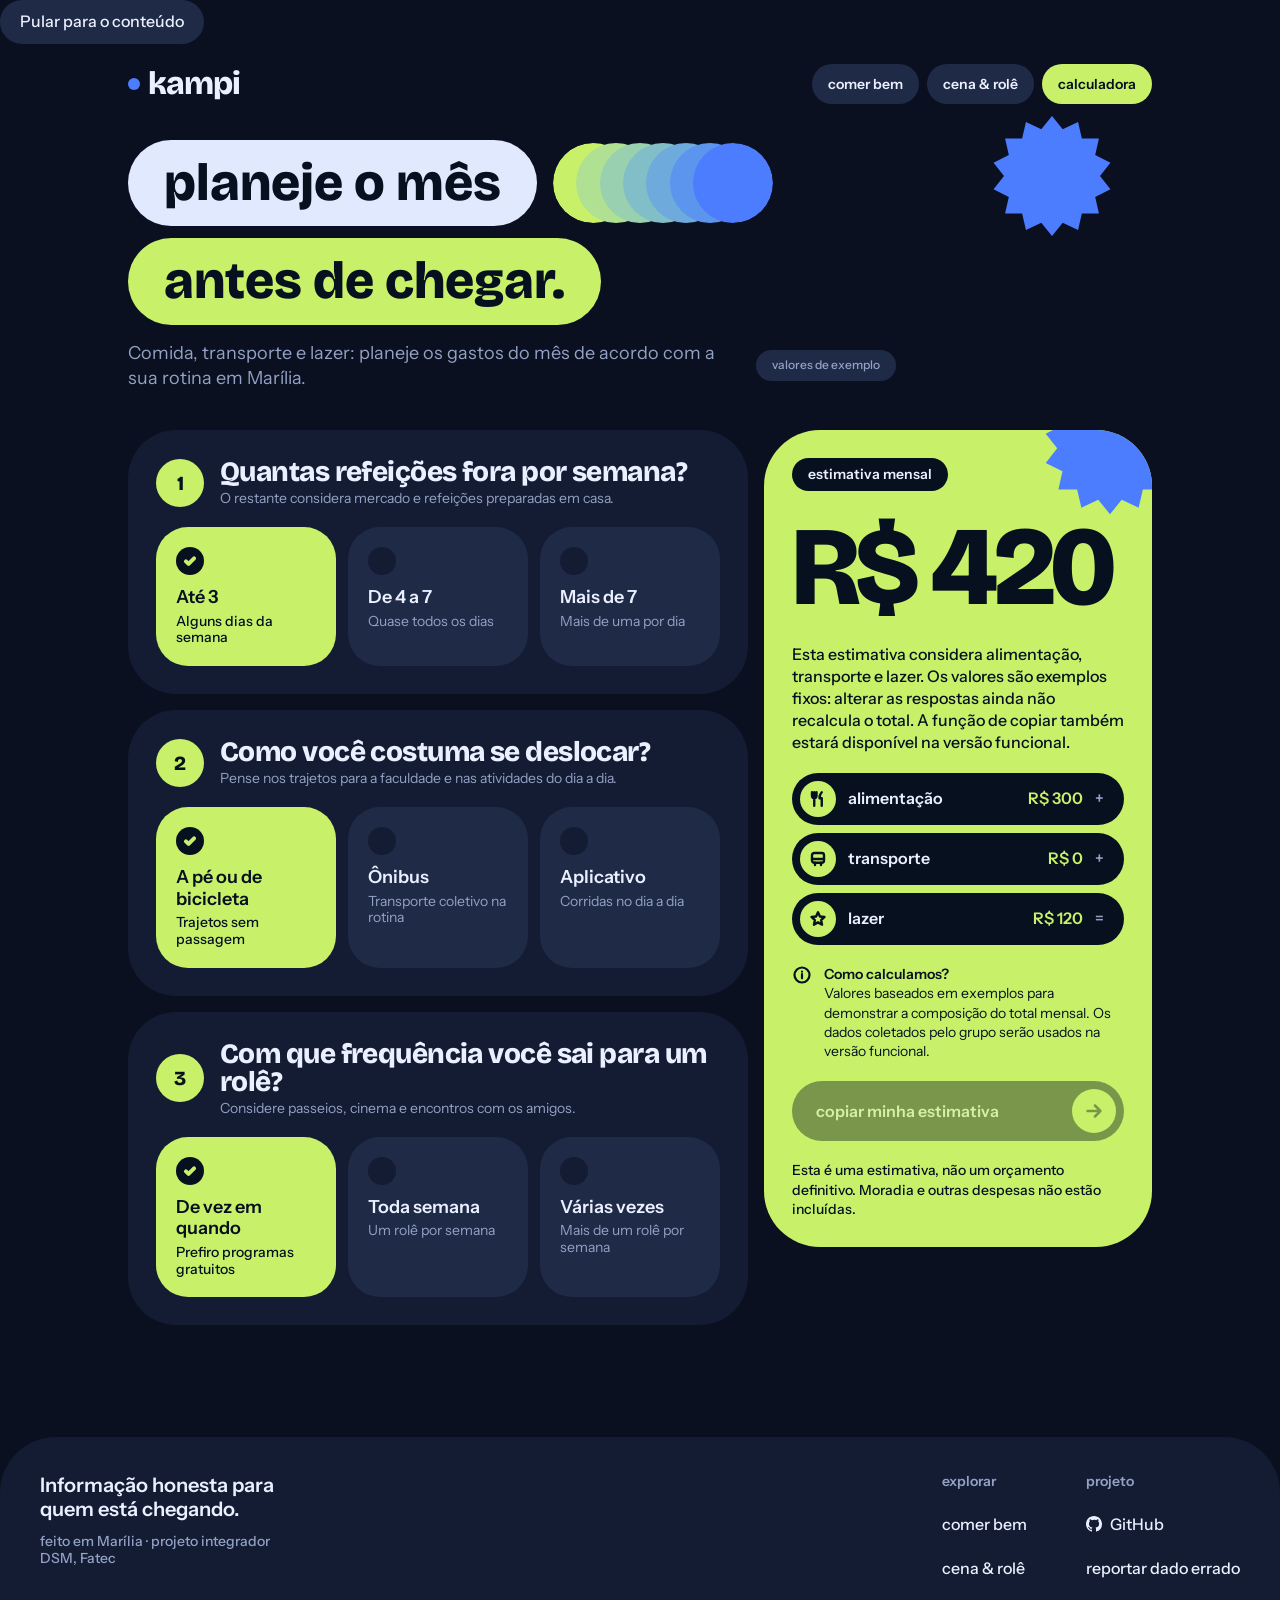
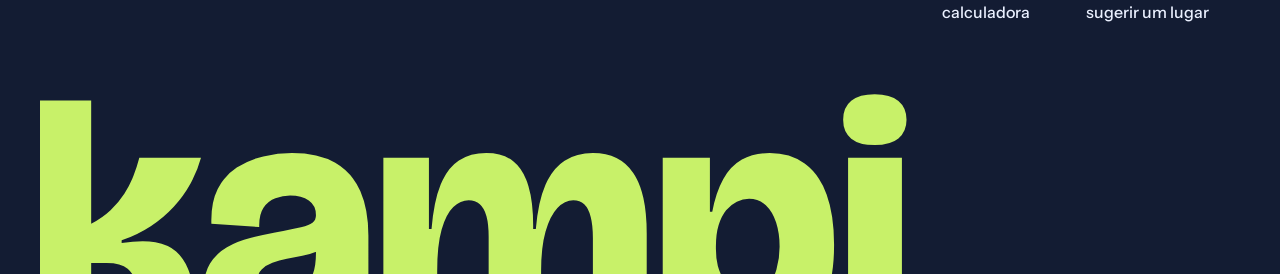
==== calculadora/index.html @ fb1856f4 "feat(calculadora): adiciona estrutura HTML da página calculadora Monta a página seguindo calculadora" ====
<!DOCTYPE html>
<html lang="pt-BR">

<head>
    <meta charset="UTF-8">
    <meta name="viewport" content="width=device-width, initial-scale=1.0">
    <title>calculadora · kampi</title>

    <link rel="stylesheet" href="../global.css">
    <link rel="stylesheet" href="../components.css">
    <link rel="stylesheet" href="index.css">
    <script src="../menu.js" defer></script>
</head>

<body>
    <a href="#conteudo" class="pill pill--md">Pular para o conteúdo</a>

    <!-- ================================================================
         HEADER
         ================================================================ -->
    <header class="header">
        <a href="../index.html" class="brand" aria-label="kampi — página inicial">
            <span class="brand__dot" aria-hidden="true"></span>
            <span class="brand__name">kampi</span>
        </a>

        <nav class="nav" aria-label="Navegação principal">
            <a href="../comer-bem/" class="pill pill--md nav__link link--food">comer bem</a>
            <a href="../cena-e-role/" class="pill pill--md nav__link link--scene">cena &amp; rolê</a>
            <a href="../calculadora/" aria-current="page" class="pill pill--md nav__link link--calc">calculadora</a>
        </nav>

        <button type="button" class="pill pill--md menu-toggle"
            aria-expanded="false" aria-controls="menu"
            aria-label="Abrir menu de navegação">
            <span>menu</span>
            <span class="menu-toggle__icon" aria-hidden="true"></span>
        </button>
    </header>

    <!-- ================================================================
         MENU MOBILE
         ================================================================ -->
    <nav id="menu" class="menu" aria-label="Menu móvel">
        <div class="menu__top">
            <p class="menu__title">menu</p>
            <button type="button" class="round-btn menu__close" aria-label="Fechar menu">
                <svg viewBox="0 0 24 24" aria-hidden="true">
                    <path d="M18 6 6 18M6 6l12 12"></path>
                </svg>
            </button>
        </div>

        <ul>
            <li>
                <a href="../comer-bem/" class="pill menu__link link--food">
                    <span>comer bem</span>
                    <span class="round-btn" aria-hidden="true">
                        <svg viewBox="0 0 24 24"><path d="M5 12h14M13 6l6 6-6 6"></path></svg>
                    </span>
                </a>
            </li>
            <li>
                <a href="../cena-e-role/" class="pill menu__link link--scene">
                    <span>cena &amp; rolê</span>
                    <span class="round-btn" aria-hidden="true">
                        <svg viewBox="0 0 24 24"><path d="M5 12h14M13 6l6 6-6 6"></path></svg>
                    </span>
                </a>
            </li>
            <li>
                <a href="../calculadora/" aria-current="page" class="pill menu__link link--calc">
                    <span>calculadora</span>
                    <span class="round-btn" aria-hidden="true">
                        <svg viewBox="0 0 24 24"><path d="M5 12h14M13 6l6 6-6 6"></path></svg>
                    </span>
                </a>
            </li>
        </ul>
    </nav>

    <main id="conteudo" tabindex="-1">
        <section class="page-hero" aria-labelledby="titulo-calculadora">
            <h1 class="page-hero__title" id="titulo-calculadora">
                <span class="page-hero__row">
                    <span class="pill pill--lg title-pill--light">planeje o mês</span>
                    <span class="strip strip--mint" aria-hidden="true">
                        <span></span><span></span><span></span><span></span>
                        <span></span><span></span><span></span>
                    </span>
                </span>
                <span class="page-hero__row">
                    <span class="pill pill--lg title-pill--accent">antes de chegar.</span>
                </span>
            </h1>
            <div class="page-hero__info">
                <p class="page-hero__lead">Comida, transporte e lazer: planeje os gastos do mês de acordo com a sua rotina em Marília.</p>
                <span class="pill tag">valores de exemplo</span>
            </div>
            <span class="burst" aria-hidden="true"></span>
            <span class="stairs" aria-hidden="true">
                <span></span><span></span><span></span><span></span><span></span>
                <span></span><span></span><span></span><span></span><span></span>
            </span>
        </section>

        <form class="calc" aria-label="Calculadora de gastos mensais" aria-describedby="aviso-exemplo">
            <div class="calc__questions">
                <fieldset class="question">
                    <legend class="question__head">
                        <span class="question__number" aria-hidden="true">1</span>
                        <span>
                            <span class="question__title">Quantas refeições fora por semana?</span>
                            <span class="question__hint">O restante considera mercado e refeições preparadas em casa.</span>
                        </span>
                    </legend>
                    <div class="options">
                        <label class="option">
                            <input class="sr-only" type="radio" name="refeicoes" value="ate-3" checked>
                            <span class="option__radio" aria-hidden="true"></span>
                            <span>
                                <span class="option__title">Até 3</span>
                                <span class="option__desc">Alguns dias da semana</span>
                            </span>
                        </label>
                        <label class="option">
                            <input class="sr-only" type="radio" name="refeicoes" value="de-4-a-7">
                            <span class="option__radio" aria-hidden="true"></span>
                            <span>
                                <span class="option__title">De 4 a 7</span>
                                <span class="option__desc">Quase todos os dias</span>
                            </span>
                        </label>
                        <label class="option">
                            <input class="sr-only" type="radio" name="refeicoes" value="mais-de-7">
                            <span class="option__radio" aria-hidden="true"></span>
                            <span>
                                <span class="option__title">Mais de 7</span>
                                <span class="option__desc">Mais de uma por dia</span>
                            </span>
                        </label>
                    </div>
                </fieldset>
                <fieldset class="question">
                    <legend class="question__head">
                        <span class="question__number" aria-hidden="true">2</span>
                        <span>
                            <span class="question__title">Como você costuma se deslocar?</span>
                            <span class="question__hint">Pense nos trajetos para a faculdade e nas atividades do dia a dia.</span>
                        </span>
                    </legend>
                    <div class="options">
                        <label class="option">
                            <input class="sr-only" type="radio" name="transporte" value="a-pe-ou-bicicleta" checked>
                            <span class="option__radio" aria-hidden="true"></span>
                            <span>
                                <span class="option__title">A pé ou de bicicleta</span>
                                <span class="option__desc">Trajetos sem passagem</span>
                            </span>
                        </label>
                        <label class="option">
                            <input class="sr-only" type="radio" name="transporte" value="onibus">
                            <span class="option__radio" aria-hidden="true"></span>
                            <span>
                                <span class="option__title">Ônibus</span>
                                <span class="option__desc">Transporte coletivo na rotina</span>
                            </span>
                        </label>
                        <label class="option">
                            <input class="sr-only" type="radio" name="transporte" value="aplicativo">
                            <span class="option__radio" aria-hidden="true"></span>
                            <span>
                                <span class="option__title">Aplicativo</span>
                                <span class="option__desc">Corridas no dia a dia</span>
                            </span>
                        </label>
                    </div>
                </fieldset>
                <fieldset class="question">
                    <legend class="question__head">
                        <span class="question__number" aria-hidden="true">3</span>
                        <span>
                            <span class="question__title">Com que frequência você sai para um rolê?</span>
                            <span class="question__hint">Considere passeios, cinema e encontros com os amigos.</span>
                        </span>
                    </legend>
                    <div class="options">
                        <label class="option">
                            <input class="sr-only" type="radio" name="lazer" value="pouco" checked>
                            <span class="option__radio" aria-hidden="true"></span>
                            <span>
                                <span class="option__title">De vez em quando</span>
                                <span class="option__desc">Prefiro programas gratuitos</span>
                            </span>
                        </label>
                        <label class="option">
                            <input class="sr-only" type="radio" name="lazer" value="semanal">
                            <span class="option__radio" aria-hidden="true"></span>
                            <span>
                                <span class="option__title">Toda semana</span>
                                <span class="option__desc">Um rolê por semana</span>
                            </span>
                        </label>
                        <label class="option">
                            <input class="sr-only" type="radio" name="lazer" value="frequente">
                            <span class="option__radio" aria-hidden="true"></span>
                            <span>
                                <span class="option__title">Várias vezes</span>
                                <span class="option__desc">Mais de um rolê por semana</span>
                            </span>
                        </label>
                    </div>
                </fieldset>
            </div>

            <aside class="estimate" aria-labelledby="titulo-estimativa">
                <span class="pill pill--ink" id="titulo-estimativa">estimativa mensal</span>
                <output class="estimate__total" aria-live="polite" aria-atomic="true" aria-labelledby="titulo-estimativa">R$ 420</output>
                <p class="estimate__note" id="aviso-exemplo">Esta estimativa considera alimentação, transporte e lazer. Os valores são exemplos fixos: alterar as respostas ainda não recalcula o total. A função de copiar também estará disponível na versão funcional.</p>
                <ul class="breakdown">
                    <li class="breakdown__item">
                        <span class="breakdown__icon" aria-hidden="true">
                            <span class="icon icon--food"></span>
                        </span>
                        <span class="breakdown__name">alimentação</span>
                        <span class="breakdown__value">R$ 300</span>
                        <span class="breakdown__op" aria-hidden="true">+</span>
                    </li>
                    <li class="breakdown__item">
                        <span class="breakdown__icon" aria-hidden="true">
                            <span class="icon icon--bus"></span>
                        </span>
                        <span class="breakdown__name">transporte</span>
                        <span class="breakdown__value">R$ 0</span>
                        <span class="breakdown__op" aria-hidden="true">+</span>
                    </li>
                    <li class="breakdown__item">
                        <span class="breakdown__icon" aria-hidden="true">
                            <span class="icon icon--star"></span>
                        </span>
                        <span class="breakdown__name">lazer</span>
                        <span class="breakdown__value">R$ 120</span>
                        <span class="breakdown__op" aria-hidden="true">=</span>
                    </li>
                </ul>
                <div class="estimate__method">
                    <span class="icon icon--info" aria-hidden="true"></span>
                    <div>
                        <strong>Como calculamos?</strong>
                        <p>Valores baseados em exemplos para demonstrar a composição do total mensal. Os dados coletados pelo grupo serão usados na versão funcional.</p>
                    </div>
                </div>
                <button class="pill pill--ink estimate__copy" type="button" disabled aria-describedby="aviso-exemplo">
                    copiar minha estimativa
                    <span class="round-btn" aria-hidden="true">
                        <span class="icon icon--arrow"></span>
                    </span>
                </button>
                <p class="estimate__disclaimer">Esta é uma estimativa, não um orçamento definitivo. Moradia e outras despesas não estão incluídas.</p>
                <span class="burst" aria-hidden="true"></span>
            </aside>
        </form>
    </main>

    <footer class="footer">
        <div class="footer__block">
            <div class="footer__top">
                <div class="footer__brand">
                    <p class="footer__tagline">Informação honesta para quem está chegando.</p>
                    <p class="footer__credit">
                        feito em Marília · projeto integrador DSM, Fatec
                    </p>
                </div>

                <nav class="footer__links" aria-label="Links do rodapé">
                    <div class="footer__col">
                        <h2 class="footer__heading">explorar</h2>
                        <ul>
                            <li><a href="../comer-bem/" class="footer__link">comer bem</a></li>
                            <li><a href="../cena-e-role/" class="footer__link">cena &amp; rolê</a></li>
                            <li><a href="../calculadora/" class="footer__link">calculadora</a></li>
                        </ul>
                    </div>
                    <div class="footer__col">
                        <h2 class="footer__heading">projeto</h2>
                        <ul>
                            <li>
                                <a href="https://github.com/derick-rufino/pi-dsm"
                                    class="footer__link" target="_blank" rel="noopener noreferrer">
                                    <svg viewBox="0 0 16 16" aria-hidden="true">
                                        <path d="M8 0C3.58 0 0 3.58 0 8c0 3.54 2.29 6.53 5.47 7.59.4.07.55-.17.55-.38
                                        0-.19-.01-.82-.01-1.49-2.01.37-2.53-.49-2.69-.94-.09-.23-.48-.94-.82-1.13-.28-.15
                                        -.68-.52-.01-.53.63-.01 1.08.58 1.23.82.72 1.21 1.87.87 2.33.66.07-.52.28-.87
                                        .51-1.07-1.78-.2-3.64-.89-3.64-3.95 0-.87.31-1.59.82-2.15-.08-.2-.36-1.02.08-2.12
                                        0 0 .67-.21 2.2.82a7.64 7.64 0 0 1 2-.27c.68 0 1.36.09 2 .27 1.53-1.04 2.2-.82
                                        2.2-.82.44 1.1.16 1.92.08 2.12.51.56.82 1.27.82 2.15 0 3.07-1.87 3.75-3.65 3.95
                                        .29.25.54.73.54 1.48 0 1.07-.01 1.93-.01 2.2 0 .21.15.46.55.38A8.01 8.01 0 0 0
                                        16 8c0-4.42-3.58-8-8-8z"></path>
                                    </svg>
                                    GitHub
                                </a>
                            </li>
                            <li><a href="../index.html#" class="footer__link">reportar dado errado</a></li>
                            <li><a href="../index.html#" class="footer__link">sugerir um lugar</a></li>
                        </ul>
                    </div>
                </nav>
            </div>

            <!-- Wordmark gigante cortada -->
            <div class="footer__wordmark" aria-hidden="true">
                <span>kampi</span>
            </div>
        </div>
    </footer>
</body>

</html>
---- global.css ----
/* ==========================================================================
   Kampi · global.css
   Tokens de design derivados do Figma (kampi - design system).
   Tema único escuro. Sem modo claro.

   Regra de medida: todo valor de espaço, raio, layout e título é múltiplo
   de 4px (grade de 4pt). Texto corrido usa múltiplos de 2px.

   Estrutura
   1. Cor
   2. Tipografia
   3. Forma (raios) e espaço
   4. Movimento
   5. Layout responsivo (Desktop → Tablet → Mobile)
   6. Base

   Fontes: carregue Bricolage Grotesque (800) e Instrument Sans (400, 500, 600)
   no <head> ou via @import abaixo.
   ========================================================================== */

@import url("https://fonts.googleapis.com/css2?family=Bricolage+Grotesque:opsz,wght@12..96,800&family=Instrument+Sans:wght@400;500;600&display=swap");

:root {
    color-scheme: dark;

    /* ---------- 1. COR ---------------------------------------------------- */

    /* Superfícies: do fundo da página até o que fica mais elevado */
    --bg: #0a1020;
    /* fundo da página, header */
    --surface: #131c33;
    /* cards, footer, barra de filtros, menu mobile */
    --surface-raised: #1f2a47;
    /* pills, inputs, botões de controle, opções inativas */

    /* Texto sobre superfícies escuras */
    --text: #eaf0ff;
    /* principal */
    --text-muted: #93a1c4;
    /* secundário, descrições, labels */

    /* Tinta: texto e ícones sobre qualquer acento, e pills escuros (tags, selos) */
    --ink: #07101f;

    /* Claro: pill de título, botões de seta claros, slide ativo */
    --light: #e1e9ff;

    /* Acentos da marca */
    --blue: #4c7dff;
    --sky: #9cc0ff;
    --lime: #c8f169;
    /* ação principal: CTA, seleção, valores (R$) */

    /* Acento por seção do site */
    --section-food: var(--blue);
    /* comer bem */
    --section-scene: var(--sky);
    /* cena & rolê */
    --section-calc: var(--lime);
    /* calculadora */

    /* Decoração: círculos em degradê (strip de círculos). Passos discretos. */
    --ramp-sky-1: var(--sky);
    --ramp-sky-2: #8fb5ff;
    --ramp-sky-3: #81aaff;
    --ramp-sky-4: #749eff;
    --ramp-sky-5: #6793ff;
    --ramp-sky-6: #5988ff;
    --ramp-sky-7: var(--blue);

    --ramp-lime-1: var(--blue);
    --ramp-lime-2: #5892f1;
    --ramp-lime-3: #68a5e1;
    --ramp-lime-4: #79b6d1;
    --ramp-lime-5: #8cc6be;
    --ramp-lime-6: #9fd5a8;
    --ramp-lime-7: #b3e38d;
    --ramp-lime-8: var(--lime);

    --ramp-olive-1: #253732;
    /* card da calculadora (home) */
    --ramp-olive-2: #4a6143;
    --ramp-olive-3: #718e52;
    --ramp-olive-4: #9bbf5e;

    --ramp-mint-1: #b0e192;
    /* hero da calculadora */
    --ramp-mint-2: #99d0af;
    --ramp-mint-3: #82bec7;
    --ramp-mint-4: #6eabdc;
    --ramp-mint-5: #5b95ee;

    /* Foco de teclado */
    --focus-ring: 4px solid var(--lime);

    /* ---------- 2. TIPOGRAFIA --------------------------------------------- */

    --font-display: "Bricolage Grotesque", system-ui, sans-serif;
    /* ExtraBold 800 */
    --font-text: "Instrument Sans", system-ui, sans-serif;

    --weight-regular: 400;
    --weight-medium: 500;
    --weight-semibold: 600;
    --weight-display: 800;

    /* Texto corrido (fixo em todos os breakpoints). Múltiplos de 2. */
    --text-xs: 12px;
    /* legendas, selos */
    --text-sm: 14px;
    /* labels, descrições curtas */
    --text-md: 16px;
    /* corpo */
    --text-lg: 18px;
    --text-xl: 20px;
    /* destaque */

    /* Entrelinha e tracking */
    --leading-display: 1;
    /* títulos (alguns usam 0.95) */
    --leading-auto: 1.2;
    /* altura automática: pills de título, nav, labels */
    --leading-text: 1.375;
    /* parágrafos (135–140%) */
    --tracking-display: -0.02em;
    /* títulos e wordmark gigante */
    --tracking-brand: -0.03em;
    /* wordmark do header */
    --tracking-hero: -0.05em;
    /* só nos tamanhos maiores */

    /* ---------- 3. FORMA E ESPAÇO ----------------------------------------- */

    --radius-xs: 8px;
    /* indicadores de slide */
    --radius-sm: 16px;
    --radius-md: 32px;
    /* opções da calculadora */
    --radius-lg: 40px;
    --radius-xl: 48px;
    /* cards, perguntas */
    --radius-2xl: 56px;
    /* blocos, slides, viewport */
    --radius-pill: 999px;
    /* pills e botões */

    /* Espaço: --space-N = N x 4px */
    --space-1: 4px;
    --space-2: 8px;
    --space-3: 12px;
    --space-4: 16px;
    --space-5: 20px;
    --space-6: 24px;
    --space-7: 28px;
    --space-8: 32px;
    --space-9: 36px;
    --space-10: 40px;
    --space-12: 48px;
    --space-14: 56px;

    /* Controles redondos (botões de seta, pills de nav) */
    --control-sm: 44px;
    /* área de toque mínima */
    --control-md: 52px;
    --control-lg: 64px;
    --control-xl: 88px;

    /* Estados de interação (misturados à cor de fundo do elemento) */
    --state-hover: 12%;
    --state-press: 20%;
    --state-disabled: 0.4;

    /* ---------- 4. MOVIMENTO ---------------------------------------------- */

    --ease-out: ease-out;
    --ease-in-out: ease-in-out;

    --duration-step: 0.14s;
    /* degraus pixel, um a um */
    --duration-fast: 0.25s;
    /* clique em opção, hover de seta */
    --duration-base: 0.55s;
    /* botões de carrossel e ação */
    --duration-slow: 0.7s;
    /* burst, estados, scroll animado */
    --duration-enter: 1.1s;
    /* entrada do strip (delay 0.25s) */

    /* ---------- 5. LAYOUT (valores Desktop; Tablet e Mobile abaixo) -------- */

    --page-width: 1024px;
    /* largura máxima do conteúdo */
    --pill-max: 1024px;
    /* largura máxima da pill de título */
    --page-margin: 28px;
    --section-gap: 112px;
    --section-gap-sm: 56px;
    --card-pad: 28px;
    --card-text-max: 560px;
    --pill-pad-x: 36px;
    --footer-pad: 40px;

    --slide-width: 760px;
    --slide-height: 340px;
    --seal-size: 168px;
    --strip-sm: 76px;
    /* strip do card da calculadora */
    --strip-md: 168px;
    /* strip do título 1 do hero */
    --strip-lg: 248px;
    /* strip do título 2 do hero */
    --burst-sm: 208px;
    --burst-md: 252px;
    --burst-lg: 324px;
    --bento-height: 384px;
    --block-text-max: 400px;
    --block-desc-max: 232px;
    --wordmark-size: 332px;
    --wordmark-crop: 216px;

    /* Títulos (Bricolage Grotesque). Escala fluida entre mobile (390px) e desktop
     (1080px): clamp(mínimo, interpolação linear, máximo). Os extremos são
     múltiplos de 4; entre eles o tamanho acompanha a largura da tela. */
    --heading-display: clamp(64px, 64px + 48 * (100vw - 390px) / 690, 112px);
    /* total da calculadora */
    --heading-page: clamp(44px, 44px + 32 * (100vw - 390px) / 690, 76px);
    /* título do bloco principal */
    --heading-title: clamp(32px, 32px + 24 * (100vw - 390px) / 690, 56px);
    /* pills de título, slides */
    --heading-section: clamp(28px, 28px + 16 * (100vw - 390px) / 690, 44px);
    /* títulos de seção e blocos */
    --heading-card: clamp(24px, 24px + 8 * (100vw - 390px) / 690, 32px);
    /* nome do lugar, preço */
    --heading-sub: clamp(24px, 24px + 4 * (100vw - 390px) / 690, 28px);
    /* perguntas, itens de menu */
    --heading-brand: 36px;
    /* wordmark do header (fixo) */
}

/* Tablet (frame de 768) */
@media (max-width: 1079px) {
    :root {
        --pill-max: 668px;
        --page-margin: 24px;
        --section-gap: 80px;
        --section-gap-sm: 44px;
        --card-pad: 24px;
        --card-text-max: 360px;
        --pill-pad-x: 28px;
        --footer-pad: 32px;

        --slide-width: 560px;
        --slide-height: 360px;
        --seal-size: 140px;
        --wordmark-size: 260px;
        --wordmark-crop: 168px;
    }
}

/* Mobile (frame de 390) */
@media (max-width: 767px) {
    :root {
        --pill-max: 328px;
        --page-margin: 16px;
        --section-gap: 56px;
        --section-gap-sm: 32px;
        --card-pad: 20px;
        --card-text-max: 360px;
        --pill-pad-x: 20px;
        --footer-pad: 20px;

        --slide-width: 300px;
        --slide-height: 400px;
        --seal-size: 104px;
        --block-desc-max: 200px;
        --wordmark-size: 128px;
        --wordmark-crop: 84px;
    }
}

/* ---------- 6. BASE ----------------------------------------------------- */

*,
*::before,
*::after {
    box-sizing: border-box;
}

html {
    -webkit-text-size-adjust: 100%;
}

body {
    margin: 0;
    background: var(--bg);
    color: var(--text);
    font-family: var(--font-text);
    font-size: var(--text-md);
    font-weight: var(--weight-regular);
    line-height: var(--leading-text);
    -webkit-font-smoothing: antialiased;
}

h1,
h2,
h3,
h4,
h5,
h6 {
    margin: 0;
    font-family: var(--font-display);
    font-weight: var(--weight-display);
    line-height: var(--leading-display);
    letter-spacing: var(--tracking-display);
}

:focus-visible {
    outline: var(--focus-ring);
    outline-offset: 4px;
}

@media (prefers-reduced-motion: reduce) {
    :root {
        --duration-step: 0s;
        --duration-fast: 0s;
        --duration-base: 0s;
        --duration-slow: 0s;
        --duration-enter: 0s;
    }
}
---- components.css ----
/* ==========================================================================
   Kampi · components.css
   Peças compartilhadas por todas as páginas. Depende de global.css.
   Ordem de <link> em toda página: global.css → components.css → index.css

   1. Base (reset leve dos elementos nativos)
   2. Componentes comuns (pill, botão redondo, strip, degraus, burst, selo, tag)
   3. Header e menu mobile
   4. Footer
   5. Ícones, .sr-only e nav da página atual
   6. Hero das páginas internas
   7. Filtros
   8. Resultados (destaque e cards)
   9. Responsivo
   ========================================================================== */

@property --spread {
    syntax: "<number>";
    inherits: true;
    initial-value: 1;
}

:root {
    /* Cor da seção atual. Cada página interna troca no seu index.css. */
    --accent: var(--blue);

    /* Conteúdo centralizado até --page-width, nunca menos que a margem da página */
    --gutter: max(var(--page-margin), calc((100% - var(--page-width)) / 2));

    /* Estrela de 14 pontas (bursts), raio interno 80% */
    --star-14: polygon(50% 0%, 58.9% 11%, 71.7% 5%, 74.9% 18.7%, 89.1% 18.8%, 86% 32.6%, 98.7% 38.9%, 90% 50%, 98.7% 61.1%, 86% 67.4%, 89.1% 81.2%, 74.9% 81.3%, 71.7% 95%, 58.9% 89%, 50% 100%, 41.1% 89%, 28.3% 95%, 25.1% 81.3%, 10.9% 81.2%, 14% 67.4%, 1.3% 61.1%, 10% 50%, 1.3% 38.9%, 14% 32.6%, 10.9% 18.8%, 25.1% 18.7%, 28.3% 5%, 41.1% 11%);
}

/* --------------------------------------------------------------------------
   1. BASE
   -------------------------------------------------------------------------- */

a {
    color: inherit;
    text-decoration: none;
}

button {
    padding: 0;
    border: 0;
    background: none;
    color: inherit;
    font: inherit;
    cursor: pointer;
}

ul,
ol {
    margin: 0;
    padding: 0;
    list-style: none;
}

p {
    margin: 0;
}

svg {
    display: block;
    fill: none;
    stroke: currentColor;
    stroke-width: 2.6;
    stroke-linecap: round;
    stroke-linejoin: round;
}

/* --------------------------------------------------------------------------
   0. COMPONENTES COMUNS
   -------------------------------------------------------------------------- */

/* <a|button|span.round-btn> botão redondo com seta.
   Defina --control (tamanho), --btn-bg e --btn-fg no contexto. */
.round-btn {
    --dir: 1;
    display: inline-grid;
    flex: none;
    place-items: center;
    width: var(--control, var(--control-md));
    aspect-ratio: 1;
    border-radius: var(--radius-pill);
    --fill: var(--btn-bg, var(--ink));
    background: var(--fill);
    color: var(--btn-fg, var(--light));
    transition: background var(--duration-base) var(--ease-in-out),
        color var(--duration-base) var(--ease-in-out);
}

.round-btn :is(svg, .icon) {
    width: 50%;
    transition: translate var(--duration-fast) var(--ease-out);
}

.round-btn--prev {
    --dir: -1;
}

.round-btn--prev svg {
    scale: -1 1;
}

/* A seta anda 10% do botão quando ele (ou o card que o contém) recebe hover */
.round-btn:not(.menu__close):hover :is(svg, .icon),
:is(a, button):hover>.round-btn:not(.menu__close) :is(svg, .icon),
.cta:hover .round-btn svg {
    translate: calc(var(--control, var(--control-md)) * 0.1 * var(--dir)) 0;
}

/* <.pill> base de todas as pills. Tamanhos: --md (toque), --lg (título).
   Cores: defina --pill-bg e --pill-fg. */
.pill {
    --fill: var(--pill-bg, var(--surface-raised));
    display: inline-flex;
    align-items: center;
    gap: var(--space-2);
    padding: var(--space-2) var(--space-4);
    border-radius: var(--radius-pill);
    background: var(--fill);
    color: var(--pill-fg, var(--text));
    font-size: var(--text-sm);
    font-weight: var(--weight-medium);
    line-height: var(--leading-auto);
    transition: background var(--duration-fast) var(--ease-out);
}

.pill--md {
    min-height: var(--control-sm);
    padding-inline: var(--space-5);
    font-size: var(--text-md);
}

.pill--lg {
    max-width: var(--pill-max);
    padding: var(--space-4) var(--pill-pad-x);
    color: var(--pill-fg, var(--ink));
    font-family: var(--font-display);
    font-size: var(--heading-title);
    font-weight: var(--weight-display);
    letter-spacing: 0;
}

.pill--muted {
    --pill-fg: var(--text-muted);
}

.pill--ink {
    --pill-bg: var(--ink);
    --pill-fg: var(--text);
    --state-tint: var(--text);
    font-weight: var(--weight-semibold);
}

/* Estados (hover, press, disabled) para pills e botões que são link ou botão.
   Fundo claro escurece (tinta); fundo escuro clareia (--state-tint: texto). */
:is(a, button):is(.pill, .round-btn):hover {
    background: color-mix(in srgb, var(--fill), var(--state-tint, var(--ink)) var(--state-hover));
}

:is(a, button):is(.pill, .round-btn):active {
    background: color-mix(in srgb, var(--fill), var(--state-tint, var(--ink)) var(--state-press));
}

:is(a, button):is(.pill, .round-btn):is(:disabled, [aria-disabled="true"]) {
    opacity: var(--state-disabled);
    pointer-events: none;
}

/* <span.strip> círculos sobrepostos em degradê.
   Defina --n (quantidade), --circle (diâmetro) e a largura. Entrada: círculos
   abrem a partir da esquerda (Estado Início → Fim). */
.strip {
    --spread: 1;
    display: flex;
    flex: none;
    overflow: hidden;
    width: var(--strip-width);
    height: var(--circle);
    border-radius: var(--radius-pill);
    animation: strip-in var(--duration-enter) var(--ease-out) var(--duration-fast) backwards;
}

.strip>span {
    flex: none;
    width: var(--circle);
    aspect-ratio: 1;
    border-radius: 50%;
}

.strip>span+span {
    margin-inline-start: calc(var(--circle) * -1 + (100% - var(--circle)) / (var(--n) - 1) * var(--spread));
}

.strip--sky {
    --n: 7;
    --circle: var(--control-xl);
    --strip-width: var(--strip-md);
}

.strip--sky> :nth-child(1) {
    background: var(--ramp-sky-1);
}

.strip--sky> :nth-child(2) {
    background: var(--ramp-sky-2);
}

.strip--sky> :nth-child(3) {
    background: var(--ramp-sky-3);
}

.strip--sky> :nth-child(4) {
    background: var(--ramp-sky-4);
}

.strip--sky> :nth-child(5) {
    background: var(--ramp-sky-5);
}

.strip--sky> :nth-child(6) {
    background: var(--ramp-sky-6);
}

.strip--sky> :nth-child(7) {
    background: var(--ramp-sky-7);
}

.strip--lime {
    --n: 8;
    --circle: var(--control-xl);
    --strip-width: var(--strip-lg);
}

.strip--lime> :nth-child(1) {
    background: var(--ramp-lime-1);
}

.strip--lime> :nth-child(2) {
    background: var(--ramp-lime-2);
}

.strip--lime> :nth-child(3) {
    background: var(--ramp-lime-3);
}

.strip--lime> :nth-child(4) {
    background: var(--ramp-lime-4);
}

.strip--lime> :nth-child(5) {
    background: var(--ramp-lime-5);
}

.strip--lime> :nth-child(6) {
    background: var(--ramp-lime-6);
}

.strip--lime> :nth-child(7) {
    background: var(--ramp-lime-7);
}

.strip--lime> :nth-child(8) {
    background: var(--ramp-lime-8);
}

/* Card da calculadora: tinta → olivas → lima */
.strip--olive {
    --n: 6;
    --circle: var(--space-8);
    --strip-width: var(--strip-sm);
}

.strip--olive> :nth-child(1) {
    background: var(--ink);
}

.strip--olive> :nth-child(2) {
    background: var(--ramp-olive-1);
}

.strip--olive> :nth-child(3) {
    background: var(--ramp-olive-2);
}

.strip--olive> :nth-child(4) {
    background: var(--ramp-olive-3);
}

.strip--olive> :nth-child(5) {
    background: var(--ramp-olive-4);
}

.strip--olive> :nth-child(6) {
    background: var(--lime);
}

@keyframes strip-in {
    from {
        --spread: 0;
    }

    to {
        --spread: 1;
    }
}

/* <span.stairs> degraus de pixel. Cada quadrado entra um por vez no hover. */
.stairs {
    --unit: var(--space-4);
    --cols: 7;
    --rows: 6;
    display: grid;
    grid-template-columns: repeat(var(--cols), var(--unit));
    grid-template-rows: repeat(var(--rows), var(--unit));
    flex: none;
}

.stairs>span {
    grid-row: calc(var(--rows) - var(--r));
    grid-column: var(--c);
    background: var(--stairs-color, var(--lime));
}

.stairs> :nth-child(1) {
    --n: 0;
    --r: 0;
    --c: 1;
}

.stairs> :nth-child(2) {
    --n: 1;
    --r: 0;
    --c: 2;
}

.stairs> :nth-child(3) {
    --n: 2;
    --r: 1;
    --c: 2;
}

.stairs> :nth-child(4) {
    --n: 3;
    --r: 1;
    --c: 3;
}

.stairs> :nth-child(5) {
    --n: 4;
    --r: 2;
    --c: 3;
}

.stairs> :nth-child(6) {
    --n: 5;
    --r: 2;
    --c: 4;
}

.stairs> :nth-child(7) {
    --n: 6;
    --r: 3;
    --c: 4;
}

.stairs> :nth-child(8) {
    --n: 7;
    --r: 3;
    --c: 5;
}

.stairs> :nth-child(9) {
    --n: 8;
    --r: 4;
    --c: 5;
}

.stairs> :nth-child(10) {
    --n: 9;
    --r: 4;
    --c: 6;
}

.stairs> :nth-child(11) {
    --n: 10;
    --r: 5;
    --c: 6;
}

.stairs> :nth-child(12) {
    --n: 11;
    --r: 5;
    --c: 7;
}

/* <span.burst> estrela decorativa. Hover no card: gira 90° e sai de cena. */
.burst {
    --burst-size: var(--burst-sm);
    --burst-rotate: 0deg;
    position: absolute;
    width: var(--burst-size);
    aspect-ratio: 1;
    background: var(--burst-color, var(--sky));
    clip-path: var(--star-14);
    rotate: var(--burst-rotate);
    pointer-events: none;
    transition: rotate var(--duration-slow) var(--ease-in-out);
}

/* Contorno (stroke de 10 sobre 324): estrela menor por cima, cor do slide */
.burst--outline::after {
    content: "";
    position: absolute;
    inset: 0;
    background: color-mix(in srgb, var(--sky) 30%, var(--slide-bg));
    clip-path: var(--star-14);
    scale: 0.94;
}

/* <span.seal> selo redondo escuro com texto de destaque.
   Cor do texto: --seal-fg. Posição fica a cargo de cada página. */
.seal {
    display: grid;
    place-items: center;
    width: var(--seal-size);
    aspect-ratio: 1;
    border-radius: 50%;
    background: var(--ink);
    color: var(--seal-fg, var(--sky));
    font-family: var(--font-display);
    font-size: var(--heading-section);
    font-weight: var(--weight-display);
    line-height: 0.95;
    letter-spacing: var(--tracking-display);
    text-align: center;
}

.tag {
    --pill-bg: var(--surface-raised);
    --pill-fg: var(--text-muted);
    font-size: var(--text-xs);
    font-weight: var(--weight-medium);
}

/* --------------------------------------------------------------------------
   1. HEADER E MENU MOBILE
   -------------------------------------------------------------------------- */

/* <header.header> */
.header {
    position: sticky;
    top: 0;
    z-index: 10;
    display: flex;
    align-items: center;
    justify-content: space-between;
    padding: var(--space-5) var(--gutter) var(--space-3);
    background: var(--bg);
}

/* <a.brand> > <span.brand__dot> + <span.brand__name> */
.brand {
    display: flex;
    align-items: center;
    gap: var(--space-2);
}

.brand__dot {
    width: var(--space-3);
    aspect-ratio: 1;
    border-radius: 50%;
    background: var(--blue);
}

.brand__name {
    font-family: var(--font-display);
    font-size: var(--heading-card);
    font-weight: var(--weight-display);
    line-height: var(--leading-auto);
    letter-spacing: var(--tracking-brand);
    color: var(--text);
}

/* <nav.nav> > <a.nav__link> (cada link leva a cor da sua seção) */
.nav {
    display: flex;
    gap: var(--space-2);
}

.nav__link {
    --pill-bg: var(--link-bg);
    --pill-fg: var(--ink);
    font-weight: var(--weight-semibold);
    font-size: var(--text-sm);
    padding-inline: var(--space-4);
    min-height: calc(var(--control-sm) - var(--space-1));
}

.link--food,
.nav__link--food {
    --link-bg: var(--section-food);
}

.link--scene,
.nav__link--scene {
    --link-bg: var(--section-scene);
}

.link--calc,
.nav__link--calc {
    --link-bg: var(--section-calc);
}

/* <button.pill.pill--md.menu-toggle> (só no mobile) */
.menu-toggle {
    --pill-bg: var(--lime);
    --pill-fg: var(--ink);
    display: none;
    padding-inline-end: var(--space-4);
    font-weight: var(--weight-semibold);
}

/* <span.menu-toggle__icon> duas barras */
.menu-toggle__icon {
    display: grid;
    gap: var(--space-1);
    width: var(--space-5);
}

.menu-toggle__icon::before,
.menu-toggle__icon::after {
    content: "";
    justify-self: center;
    width: 70%;
    height: calc(var(--space-1) / 2);
    border-radius: var(--radius-pill);
    background: currentColor;
}

/* <nav.menu> painel que desce do topo */
.menu {
    position: fixed;
    inset: 0 0 auto;
    z-index: 20;
    display: none;
    flex-direction: column;
    gap: var(--space-3);
    padding: var(--space-6) var(--page-margin);
    border-radius: 0 0 var(--radius-lg) var(--radius-lg);
    background: var(--surface);
}

.menu[data-open] {
    display: flex;
    animation: menu-in var(--duration-fast) var(--ease-out);
    /* protótipo: 0.3s */
}

@keyframes menu-in {
    from {
        translate: 0 -100%;
        opacity: 0;
    }
}

.menu__top {
    display: flex;
    align-items: center;
    justify-content: space-between;
}

.menu__title {
    font-family: var(--font-display);
    font-size: var(--heading-card);
    font-weight: var(--weight-display);
    line-height: var(--leading-display);
    letter-spacing: var(--tracking-display);
    color: var(--text);
}

.menu__close {
    --control: var(--control-md);
    --btn-bg: var(--surface-raised);
    --btn-fg: var(--text);
    --state-tint: var(--text);
}

.menu__close:hover svg {
    translate: 0;
}

.menu__link {
    --pill-bg: var(--link-bg);
    --pill-fg: var(--ink);
    display: flex;
    justify-content: space-between;
    height: calc(var(--space-12) + var(--space-5));
    padding: 0 var(--space-3) 0 var(--space-7);
    font-size: var(--heading-sub);
    font-weight: var(--weight-semibold);
}

.menu__link .round-btn {
    --control: var(--space-12);
    --btn-bg: var(--ink);
    --btn-fg: var(--light);
    --state-tint: var(--text);
}

/* --------------------------------------------------------------------------
   6. FOOTER
   <footer.footer> > <div.footer__block> > .footer__top + .footer__wordmark
   -------------------------------------------------------------------------- */

.footer__block {
    display: flex;
    flex-direction: column;
    gap: var(--space-6);
    padding: var(--space-9) var(--footer-pad) 0;
    background: var(--surface);
    border-radius: var(--radius-2xl) var(--radius-2xl) 0 0;
}

.footer__top {
    display: flex;
    flex-wrap: wrap;
    align-items: flex-start;
    justify-content: space-between;
    gap: var(--space-7);
}

.footer__brand {
    display: flex;
    flex-direction: column;
    gap: var(--space-3);
    max-width: 15em;
}

.footer__tagline {
    color: var(--text);
    font-size: var(--text-xl);
    font-weight: var(--weight-semibold);
    line-height: var(--leading-auto);
}

.footer__credit {
    color: var(--text-muted);
    font-size: var(--text-sm);
    font-weight: var(--weight-medium);
    line-height: var(--leading-auto);
}

/* <nav.footer__links> > <div.footer__col> */
.footer__links {
    display: flex;
    flex-wrap: wrap;
    gap: var(--space-14);
}

.footer__col {
    display: flex;
    flex-direction: column;
    gap: var(--space-3);
}

.footer__heading {
    margin: 0;
    color: var(--text-muted);
    font-family: var(--font-text);
    font-size: var(--text-sm);
    font-weight: var(--weight-semibold);
    letter-spacing: 0;
    line-height: var(--leading-auto);
}

.footer__col ul {
    display: flex;
    flex-direction: column;
}

.footer__link {
    display: inline-flex;
    align-items: center;
    min-height: var(--control-sm);
    gap: var(--space-2);
    color: var(--text);
    font-size: var(--text-md);
    font-weight: var(--weight-medium);
    line-height: var(--leading-auto);
}

.footer__link svg {
    width: var(--space-4);
    fill: currentColor;
    stroke: none;
}

/* <div.footer__wordmark> mostra só o topo do "kampi" gigante */
.footer__wordmark {
    height: var(--wordmark-crop);
    overflow: hidden;
}

.footer__wordmark>span {
    display: block;
    margin-inline-start: -0.04em;
    /* alinhamento óptico do "k" com a margem */
    color: var(--wordmark-color, var(--lime));
    font-family: var(--font-display);
    font-size: var(--wordmark-size);
    font-weight: var(--weight-display);
    line-height: var(--leading-display);
    letter-spacing: var(--tracking-display);
}

/* --------------------------------------------------------------------------
   5. ÍCONES, ACESSIBILIDADE E NAV DA PÁGINA ATUAL
   -------------------------------------------------------------------------- */

/* <span.icon.icon--nome aria-hidden="true"> ícone do Figma (assets/icones).
   Herda a cor do texto (currentColor). Tamanho: --icon-size. */
.icon {
    display: inline-block;
    flex: none;
    width: var(--icon-size, 18px);
    aspect-ratio: 1;
    background: currentColor;
    -webkit-mask: center / contain no-repeat;
    mask: center / contain no-repeat;
}

.icon--arrow   { -webkit-mask-image: url("assets/icones/arrow.svg");   mask-image: url("assets/icones/arrow.svg"); }
.icon--bus     { -webkit-mask-image: url("assets/icones/bus.svg");     mask-image: url("assets/icones/bus.svg"); }
.icon--check   { -webkit-mask-image: url("assets/icones/check.svg");   mask-image: url("assets/icones/check.svg"); }
.icon--chevron { -webkit-mask-image: url("assets/icones/chevron.svg"); mask-image: url("assets/icones/chevron.svg"); }
.icon--clock   { -webkit-mask-image: url("assets/icones/clock.svg");   mask-image: url("assets/icones/clock.svg"); }
.icon--food    { -webkit-mask-image: url("assets/icones/food.svg");    mask-image: url("assets/icones/food.svg"); }
.icon--info    { -webkit-mask-image: url("assets/icones/info.svg");    mask-image: url("assets/icones/info.svg"); }
.icon--pin     { -webkit-mask-image: url("assets/icones/pin.svg");     mask-image: url("assets/icones/pin.svg"); }
.icon--plus    { -webkit-mask-image: url("assets/icones/plus.svg");    mask-image: url("assets/icones/plus.svg"); }
.icon--search  { -webkit-mask-image: url("assets/icones/search.svg");  mask-image: url("assets/icones/search.svg"); }
.icon--star    { -webkit-mask-image: url("assets/icones/star.svg");    mask-image: url("assets/icones/star.svg"); }

/* <.sr-only> texto só para leitor de tela (labels, contagem de resultados) */
.sr-only {
    position: absolute;
    width: 1px;
    height: 1px;
    overflow: hidden;
    clip-path: inset(50%);
    white-space: nowrap;
}

/* Nav nas páginas internas: o link com aria-current="page" fica na cor da
   seção; os outros ficam neutros. Na home (sem aria-current) nada muda. */
.nav:has([aria-current="page"]) .nav__link:not([aria-current="page"]) {
    --link-bg: var(--surface-raised);
    --pill-fg: var(--text);
    --state-tint: var(--text);
}

/* --------------------------------------------------------------------------
   6. HERO DAS PÁGINAS INTERNAS
   <section.page-hero> > <h1.page-hero__title> > <span.page-hero__row>
   Cada página define --accent (cor da seção) no seu index.css.
   -------------------------------------------------------------------------- */

.page-hero {
    --page-title: clamp(32px, 32px + 20 * (100vw - 390px) / 690, 52px);
    position: relative;
    z-index: 0;
    display: flex;
    flex-direction: column;
    gap: var(--space-4);
    padding: var(--space-6) var(--gutter) var(--space-10);
}

.page-hero__title {
    display: flex;
    flex-direction: column;
    gap: var(--space-3);
    font-weight: inherit;
}

.page-hero__row {
    display: flex;
    flex-wrap: wrap;
    align-items: center;
    gap: var(--space-3) var(--space-4);
}

.page-hero .pill--lg {
    padding: var(--space-3) var(--pill-pad-x);
    font-size: var(--page-title);
}

/* <span.pill.pill--lg.title-pill--*> pill de título (compartilhadas com a home) */
.title-pill--light {
    --pill-bg: var(--light);
}

.title-pill--sky {
    --pill-bg: var(--sky);
}

.title-pill--accent {
    --pill-bg: var(--accent);
}

/* Strip do hero: 7 círculos de 80px em 220px */
.page-hero .strip {
    --circle: calc(var(--space-10) * 2);
    --strip-width: 220px;
}

/* Variações de strip das páginas internas (mesma lógica de .strip--sky) */
.strip--blue,
.strip--mint {
    --n: 7;
}

.strip--blue> :nth-child(1) { background: var(--ramp-sky-7); }
.strip--blue> :nth-child(2) { background: var(--ramp-sky-6); }
.strip--blue> :nth-child(3) { background: var(--ramp-sky-5); }
.strip--blue> :nth-child(4) { background: var(--ramp-sky-4); }
.strip--blue> :nth-child(5) { background: var(--ramp-sky-3); }
.strip--blue> :nth-child(6) { background: var(--ramp-sky-2); }
.strip--blue> :nth-child(7) { background: var(--ramp-sky-1); }

.strip--mint> :nth-child(1) { background: var(--lime); }
.strip--mint> :nth-child(2) { background: var(--ramp-mint-1); }
.strip--mint> :nth-child(3) { background: var(--ramp-mint-2); }
.strip--mint> :nth-child(4) { background: var(--ramp-mint-3); }
.strip--mint> :nth-child(5) { background: var(--ramp-mint-4); }
.strip--mint> :nth-child(6) { background: var(--ramp-mint-5); }
.strip--mint> :nth-child(7) { background: var(--blue); }

/* <div.page-hero__info> subtítulo + destaque lado a lado */
.page-hero__info {
    display: flex;
    flex-wrap: wrap;
    align-items: center;
    gap: var(--space-4) var(--space-7);
}

.page-hero__lead {
    flex: 1 1 240px;
    max-width: 600px;
    color: var(--text-muted);
    font-size: var(--text-lg);
    line-height: var(--leading-text);
}

/* <div.stat> destaque "24+ opções" */
.stat {
    display: flex;
    align-items: center;
    gap: var(--space-3);
    padding: var(--space-2) var(--space-6) var(--space-2) var(--space-2);
    border-radius: var(--radius-pill);
    background: var(--surface);
}

.stat__value {
    display: grid;
    flex: none;
    place-items: center;
    width: var(--control-lg);
    aspect-ratio: 1;
    border-radius: 50%;
    background: var(--accent);
    color: var(--ink);
    font-family: var(--font-display);
    font-size: var(--text-xl);
    font-weight: var(--weight-display);
    line-height: var(--leading-display);
}

.stat__label {
    display: block;
    color: var(--text);
    font-size: var(--text-md);
    font-weight: var(--weight-semibold);
    line-height: var(--leading-auto);
}

.stat__desc {
    display: block;
    color: var(--text-muted);
    font-size: var(--text-sm);
    line-height: var(--leading-auto);
}

/* Decoração do hero: burst e degraus (posição definida no index.css da página) */
.page-hero>.burst {
    --burst-size: 120px;
    z-index: -1;
}

.page-hero:hover>.burst {
    rotate: calc(var(--burst-rotate) + 90deg);
}

.page-hero>.stairs {
    --unit: var(--space-3);
    --cols: 6;
    --rows: 5;
    --stairs-color: var(--accent);
    position: absolute;
}

/* Degraus aparecem um a um no hover do hero, como na home */
.page-hero>.stairs>span {
    opacity: 0;
    scale: 0;
    transition:
        opacity 0.15s var(--ease-out),
        scale 0.18s cubic-bezier(0.34, 1.3, 0.64, 1);
    transition-delay: calc((9 - var(--n)) * 25ms);
}

.page-hero:hover>.stairs>span {
    opacity: 1;
    scale: 1;
    transition-delay: calc(var(--n) * 32ms);
}

/* --------------------------------------------------------------------------
   7. FILTROS (comer bem, cena & rolê)
   <section.filters-section> > <form.filters role="search">
   -------------------------------------------------------------------------- */

.filters-section {
    padding: 0 var(--gutter) var(--space-5);
}

.filters {
    display: flex;
    flex-wrap: wrap;
    align-items: center;
    gap: var(--space-3);
    padding: var(--space-4);
    border-radius: var(--radius-pill);
    background: var(--surface);
}

/* <label.filters__search> > <span.icon.icon--search> + <input.filters__input> */
.filters__search {
    --icon-size: 20px;
    display: flex;
    flex: 1 1 240px;
    align-items: center;
    gap: var(--space-3);
    min-width: 0;
    min-height: var(--control-md);
    padding-inline: var(--space-5);
    border-radius: var(--radius-pill);
    background: var(--surface-raised);
    color: var(--text-muted);
}

.filters__input {
    flex: 1;
    min-width: 0;
    padding: 0;
    border: 0;
    background: none;
    color: var(--text);
    font: inherit;
    font-size: var(--text-md);
}

.filters__input::placeholder {
    color: var(--text-muted);
}

/* O foco aparece na pill inteira, não só no texto */
.filters__input:focus {
    outline: none;
}

.filters__search:focus-within {
    outline: var(--focus-ring);
    outline-offset: 2px;
}

/* <label.select> > <span.select__label> + <select.select__input> + <span.icon.icon--chevron> */
.select {
    position: relative;
    display: inline-flex;
    flex-direction: column;
    justify-content: center;
    min-height: var(--control-md);
    padding: var(--space-2) var(--space-12) var(--space-2) var(--space-5);
    border-radius: var(--radius-pill);
    background: var(--surface-raised);
}

.select__label {
    color: var(--text-muted);
    font-size: var(--text-xs);
    font-weight: var(--weight-medium);
    line-height: var(--leading-auto);
}

/* Aparência nativa removida; a seta é o .icon--chevron */
.select__input {
    appearance: none;
    padding: 0;
    border: 0;
    background: none;
    color: var(--text);
    font: inherit;
    font-size: var(--text-sm);
    font-weight: var(--weight-semibold);
    line-height: var(--leading-auto);
    cursor: pointer;
}

.select__input option {
    background: var(--surface);
    color: var(--text);
}

.select__input:focus {
    outline: none;
}

.select:focus-within {
    outline: var(--focus-ring);
    outline-offset: 2px;
}

.select>.icon {
    position: absolute;
    inset-inline-end: var(--space-4);
    inset-block-start: 50%;
    translate: 0 -50%;
    color: var(--text);
    pointer-events: none;
}

/* <button.pill.pill--md.filters__clear> */
.filters__clear {
    --pill-bg: var(--accent);
    --pill-fg: var(--ink);
    min-height: var(--control-md);
    padding-inline: var(--space-5);
    font-size: var(--text-sm);
    font-weight: var(--weight-semibold);
}

/* --------------------------------------------------------------------------
   8. RESULTADOS: destaque (.feature) + cards (.card)
   <section.results> > <article.feature> + <ul.results__grid> > <li> > <article.card>
   -------------------------------------------------------------------------- */

.results {
    display: flex;
    flex-direction: column;
    gap: var(--space-5);
    padding: 0 var(--gutter) var(--section-gap);
}

.results__grid {
    display: grid;
    grid-template-columns: repeat(auto-fit, minmax(min(300px, 100%), 1fr));
    gap: var(--space-4);
}

/* Estrutura comum ao card normal e ao destaque */
.card,
.feature {
    --card-title: clamp(28px, 28px + 8 * (100vw - 390px) / 690, 36px);
    position: relative;
    display: flex;
    flex-direction: column;
    align-items: flex-start;
    gap: var(--space-4);
    height: 100%;
    padding: var(--space-8) var(--space-8) var(--space-7);
    overflow: hidden;
    border-radius: var(--radius-xl);
    background: var(--surface);
    color: var(--text);
}

/* <div.card__top> categoria à esquerda, "verificado" à direita */
.card__top {
    display: flex;
    flex-wrap: wrap;
    align-items: center;
    justify-content: space-between;
    gap: var(--space-2);
    align-self: stretch;
}

/* <span.category> pill com bolinha */
.category {
    display: inline-flex;
    align-items: center;
    gap: var(--space-2);
    padding: var(--space-2) var(--space-4) var(--space-2) var(--space-3);
    border-radius: var(--radius-pill);
    background: var(--accent);
    color: var(--ink);
    font-size: var(--text-sm);
    font-weight: var(--weight-semibold);
    line-height: var(--leading-auto);
}

.category::before {
    content: "";
    width: var(--space-2);
    aspect-ratio: 1;
    border-radius: 50%;
    background: var(--category-dot, currentColor);
}

/* <span.verified> check verde + "verificado" */
.verified {
    display: inline-flex;
    align-items: center;
    gap: var(--space-2);
    padding: var(--space-1) var(--space-3) var(--space-1) var(--space-2);
    border-radius: var(--radius-pill);
    background: var(--surface-raised);
    color: var(--text);
    font-size: var(--text-sm);
    font-weight: var(--weight-semibold);
    line-height: var(--leading-auto);
}

.verified::before {
    content: "";
    width: var(--space-5);
    aspect-ratio: 1;
    border-radius: 50%;
    background: var(--lime) url("assets/icones/check.svg") center / 12px no-repeat;
}

.card__title {
    max-width: 440px;
    font-size: var(--card-title);
}

.card__desc {
    max-width: 440px;
    color: var(--text-muted);
    line-height: var(--leading-text);
}

/* <p.price> > <span.price__value> + <span.price__unit> */
.price {
    display: inline-flex;
    align-items: baseline;
    gap: var(--space-2);
    padding: var(--space-2) var(--space-5);
    border-radius: var(--radius-pill);
    background: var(--accent);
    color: var(--ink);
}

.price__value {
    font-family: var(--font-display);
    font-size: var(--heading-sub);
    font-weight: var(--weight-display);
    line-height: var(--leading-display);
}

.price__unit {
    font-size: var(--text-sm);
    font-weight: var(--weight-semibold);
}

/* <ul.meta> > <li> > <span.icon.icon--pin|clock> + texto */
.meta {
    display: flex;
    flex-direction: column;
    gap: var(--space-2);
}

.meta li {
    display: flex;
    align-items: center;
    gap: var(--space-3);
    font-weight: var(--weight-medium);
    line-height: var(--leading-auto);
}

.meta .icon {
    color: var(--accent);
}

/* <ul.chips> > <li.chip> etiquetas */
.chips {
    display: flex;
    flex-wrap: wrap;
    gap: var(--space-2);
}

.chip {
    padding: var(--space-2) var(--space-4);
    border-radius: var(--radius-pill);
    background: var(--surface-raised);
    color: var(--text);
    font-size: var(--text-sm);
    font-weight: var(--weight-medium);
    line-height: var(--leading-auto);
}

/* <div.card__footer> data de verificação + botão comparar */
.card__footer {
    display: flex;
    flex-wrap: wrap;
    align-items: center;
    justify-content: space-between;
    gap: var(--space-3);
    align-self: stretch;
    margin-top: auto;
}

.card__date {
    color: var(--text-muted);
    font-size: var(--text-sm);
}

/* <button.compare aria-pressed="false|true"> "comparar" / "adicionado" */
.compare {
    display: inline-flex;
    align-items: center;
    gap: var(--space-2);
    min-height: var(--control-sm);
    padding: var(--space-2) var(--space-4) var(--space-2) var(--space-2);
    border-radius: var(--radius-pill);
    background: var(--ink);
    color: var(--text);
    font-size: var(--text-sm);
    font-weight: var(--weight-semibold);
    transition: background var(--duration-fast) var(--ease-out);
}

.compare::before {
    content: "";
    width: var(--space-7);
    aspect-ratio: 1;
    border-radius: 50%;
    background: var(--accent) url("assets/icones/plus.svg") center / 14px no-repeat;
}

.compare[aria-pressed="true"]::before {
    background: var(--lime) url("assets/icones/check.svg") center / 14px no-repeat;
}

.compare:hover {
    background: color-mix(in srgb, var(--ink), var(--text) var(--state-hover));
}

/* <article.feature> card de destaque, na cor da seção.
   Texto e pills ficam escuros; burst + selo de preço à direita. */
.feature {
    --category-dot: var(--accent);
    border-radius: var(--radius-2xl);
    background: var(--accent);
    color: var(--ink);
}

.feature .card__title {
    max-width: var(--card-text-max);
    font-size: var(--heading-title);
}

.feature .card__desc {
    max-width: var(--card-text-max);
    color: var(--ink);
    font-weight: var(--weight-medium);
}

.feature :is(.category, .verified, .chip) {
    background: var(--ink);
    color: var(--text);
}

.feature :is(.meta .icon, .card__date) {
    color: var(--ink);
}

.feature>.burst {
    --burst-size: 250px;
    inset-inline-end: var(--space-12);
    inset-block-start: var(--space-9);
}

.feature:hover>.burst {
    rotate: calc(var(--burst-rotate) + 90deg);
}

/* <p.seal.feature__seal> preço centralizado sobre o burst */
.feature__seal {
    --seal-fg: var(--accent);
    position: absolute;
    inset-inline-end: calc(var(--space-12) + (250px - var(--seal-size)) / 2);
    inset-block-start: calc(var(--space-9) + (250px - var(--seal-size)) / 2);
    padding: var(--space-3);
    font-size: var(--heading-card);
}

/* Conteúdo sempre acima da decoração */
.feature> :not(.burst, .feature__seal) {
    position: relative;
    z-index: 1;
}

/* <div.empty> lista vazia ou erro de carregamento.
   Não está no Figma; é exigido em docs/05, seção 5.5. */
.empty {
    display: flex;
    flex-direction: column;
    align-items: flex-start;
    gap: var(--space-4);
    padding: var(--space-8);
    border-radius: var(--radius-xl);
    background: var(--surface);
    color: var(--text-muted);
}

/* --------------------------------------------------------------------------
   9. RESPONSIVO (mesmos breakpoints do global.css)
   -------------------------------------------------------------------------- */

/* Tablet: rodapé quebra em linhas; decoração do hero some */
@media (max-width: 1079px) {
    .footer__links {
        gap: var(--space-10);
    }

    .page-hero>:is(.burst, .stairs) {
        display: none;
    }

    .feature>.burst {
        inset-inline-end: var(--space-6);
    }

    .feature__seal {
        inset-inline-end: calc(var(--space-6) + (250px - var(--seal-size)) / 2);
    }

    .feature .card__title,
    .feature .card__desc {
        max-width: 50%;
    }
}

/* Mobile: nav vira menu; filtros quebram; selo do destaque entra no fluxo */
@media (max-width: 767px) {
    .nav {
        display: none;
    }

    .menu-toggle {
        display: inline-flex;
    }

    .footer__top {
        flex-direction: column;
    }

    .filters {
        border-radius: var(--radius-lg);
    }

    .card,
    .feature {
        padding: var(--card-pad);
    }

    .feature .card__title,
    .feature .card__desc {
        max-width: none;
    }

    .feature>.burst {
        display: none;
    }

    .feature__seal {
        position: static;
        order: -1;
        align-self: flex-end;
    }
}
---- calculadora/index.css ----
/* ==========================================================================
   Kampi · calculadora/index.css
   Depende de ../global.css e ../components.css (header, hero, footer).
   Estrutura HTML: calculadora/README.md

   1. Cor da seção e decoração do hero
   2. Layout (perguntas + estimativa)
   3. Pergunta e opções
   4. Estimativa
   5. Responsivo
   ========================================================================== */

/* --------------------------------------------------------------------------
   1. COR DA SEÇÃO E DECORAÇÃO DO HERO
   -------------------------------------------------------------------------- */

:root {
    --accent: var(--section-calc);
    --wordmark-color: var(--accent);
}

.page-hero>.burst {
    --burst-color: var(--blue);
    inset-inline-end: calc(var(--gutter) + var(--space-10));
    inset-block-start: 0;
}

.page-hero>.stairs {
    inset-inline-end: calc(var(--gutter) + var(--space-12) * 4);
    inset-block-start: calc(var(--space-10) * 3);
}

/* --------------------------------------------------------------------------
   2. LAYOUT
   <form.calc> > <div.calc__questions> + <aside.estimate>
   -------------------------------------------------------------------------- */

.calc {
    display: flex;
    flex-wrap: wrap;
    align-items: flex-start;
    gap: var(--space-4);
    padding: 0 var(--gutter) var(--section-gap);
}

.calc__questions {
    display: flex;
    flex: 1 1 340px;
    flex-direction: column;
    gap: var(--space-4);
    min-width: 0;
}

/* --------------------------------------------------------------------------
   3. PERGUNTA E OPÇÕES
   <fieldset.question> > <legend.question__head> + <div.options> > <label.option>
   -------------------------------------------------------------------------- */

.question {
    display: flex;
    flex-direction: column;
    gap: var(--space-5);
    min-width: 0;
    margin: 0;
    padding: var(--card-pad);
    border: 0;
    border-radius: var(--radius-xl);
    background: var(--surface);
}

/* float + width tira o <legend> da borda do fieldset e deixa ele virar flex */
.question__head {
    float: left;
    display: flex;
    align-items: center;
    gap: var(--space-4);
    width: 100%;
    padding: 0;
}

.question__head+* {
    clear: both;
}

.question__number {
    display: grid;
    flex: none;
    place-items: center;
    width: var(--space-12);
    aspect-ratio: 1;
    border-radius: 50%;
    background: var(--accent);
    color: var(--ink);
    font-family: var(--font-display);
    font-size: var(--text-xl);
    font-weight: var(--weight-display);
    line-height: var(--leading-display);
}

.question__title {
    display: block;
    color: var(--text);
    font-family: var(--font-display);
    font-size: var(--heading-sub);
    font-weight: var(--weight-display);
    line-height: var(--leading-display);
    letter-spacing: var(--tracking-display);
}

.question__hint {
    display: block;
    margin-top: var(--space-1);
    color: var(--text-muted);
    font-size: var(--text-sm);
    line-height: var(--leading-auto);
}

.options {
    display: flex;
    flex-wrap: wrap;
    gap: var(--space-3);
}

/* <label.option> > <input.sr-only type="radio"> + <span.option__radio> + <span.option__text> */
.option {
    display: flex;
    flex: 1 1 150px;
    flex-direction: column;
    gap: var(--space-3);
    padding: var(--space-5);
    border-radius: var(--radius-md);
    background: var(--surface-raised);
    color: var(--text);
    cursor: pointer;
    transition: background var(--duration-fast) var(--ease-out);
}

.option:hover {
    background: color-mix(in srgb, var(--surface-raised), var(--text) var(--state-hover));
}

/* Bolinha do radio: vazia; marcada vira tinta com check na cor da seção */
.option__radio {
    display: grid;
    place-items: center;
    width: var(--space-7);
    aspect-ratio: 1;
    border-radius: 50%;
    background: var(--surface);
    color: var(--accent);
}

.option__radio::after {
    content: "";
    width: 14px;
    aspect-ratio: 1;
    background: currentColor;
    -webkit-mask: url("../assets/icones/check.svg") center / contain no-repeat;
    mask: url("../assets/icones/check.svg") center / contain no-repeat;
    opacity: 0;
}

.option__title {
    display: block;
    font-size: var(--text-lg);
    font-weight: var(--weight-semibold);
    line-height: var(--leading-auto);
}

.option__desc {
    display: block;
    margin-top: var(--space-1);
    color: var(--text-muted);
    font-size: var(--text-sm);
    line-height: var(--leading-auto);
}

/* Opção marcada: fundo na cor da seção, texto escuro */
.option:has(:checked) {
    background: var(--accent);
    color: var(--ink);
}

.option:has(:checked) .option__desc {
    color: var(--ink);
    font-weight: var(--weight-medium);
}

.option:has(:checked) .option__radio {
    background: var(--ink);
}

.option:has(:checked) .option__radio::after {
    opacity: 1;
}

.option:has(:focus-visible) {
    outline: var(--focus-ring);
    outline-offset: 2px;
}

/* --------------------------------------------------------------------------
   4. ESTIMATIVA
   <aside.estimate> card verde com total, detalhamento e botão copiar
   -------------------------------------------------------------------------- */

.estimate {
    position: relative;
    z-index: 0;
    display: flex;
    flex: 1 1 300px;
    flex-direction: column;
    align-items: flex-start;
    gap: var(--space-5);
    max-width: 388px;
    padding: var(--card-pad);
    overflow: hidden;
    border-radius: var(--radius-2xl);
    background: var(--accent);
    color: var(--ink);
}

/* Burst azul saindo pelo canto superior direito */
.estimate>.burst {
    --burst-size: 132px;
    --burst-color: var(--blue);
    z-index: -1;
    inset-inline-end: calc(var(--space-6) * -1);
    inset-block-start: calc(var(--space-12) * -1);
}

.estimate:hover>.burst {
    rotate: calc(var(--burst-rotate) + 90deg);
}

/* <output.estimate__total> R$ 420 (anunciado ao leitor de tela quando muda) */
.estimate__total {
    font-family: var(--font-display);
    font-size: var(--heading-display);
    font-weight: var(--weight-display);
    line-height: var(--leading-display);
    letter-spacing: var(--tracking-hero);
    white-space: nowrap;
}

.estimate__note {
    font-weight: var(--weight-medium);
    line-height: var(--leading-text);
}

/* <ul.breakdown> > <li.breakdown__item> alimentação / transporte / lazer */
.breakdown {
    display: flex;
    flex-direction: column;
    gap: var(--space-2);
    align-self: stretch;
}

.breakdown__item {
    display: flex;
    align-items: center;
    gap: var(--space-3);
    padding: var(--space-2) var(--space-5) var(--space-2) var(--space-2);
    border-radius: var(--radius-pill);
    background: var(--ink);
    color: var(--text);
    font-weight: var(--weight-semibold);
    line-height: var(--leading-auto);
}

/* <span.breakdown__icon> > <span.icon.icon--food|bus|star> */
.breakdown__icon {
    display: grid;
    flex: none;
    place-items: center;
    width: var(--space-9);
    aspect-ratio: 1;
    border-radius: 50%;
    background: var(--accent);
    color: var(--ink);
}

.breakdown__name {
    flex: 1;
}

.breakdown__value {
    color: var(--accent);
    white-space: nowrap;
}

/* + ou = entre as linhas (decorativo) */
.breakdown__op {
    color: var(--text-muted);
}

/* <div.estimate__method> > <span.icon.icon--info> + <div> > strong + p */
.estimate__method {
    --icon-size: 20px;
    display: flex;
    align-items: flex-start;
    gap: var(--space-3);
    max-width: 330px;
    font-size: var(--text-sm);
    line-height: var(--leading-text);
}

.estimate__method strong {
    display: block;
    font-weight: var(--weight-semibold);
}

/* <button.pill.pill--ink.estimate__copy> > texto + <span.round-btn> > <span.icon.icon--arrow> */
.estimate__copy {
    justify-content: space-between;
    align-self: stretch;
    padding: var(--space-2) var(--space-2) var(--space-2) var(--space-6);
    font-size: var(--text-md);
}

.estimate__copy .round-btn {
    --control: var(--control-sm);
    --btn-bg: var(--accent);
    --btn-fg: var(--ink);
}

.estimate__disclaimer {
    font-size: var(--text-sm);
    font-weight: var(--weight-medium);
}

/* --------------------------------------------------------------------------
   5. RESPONSIVO
   -------------------------------------------------------------------------- */

/* Mobile: estimativa ocupa a largura toda, abaixo das perguntas */
@media (max-width: 767px) {
    .estimate {
        max-width: none;
    }
}
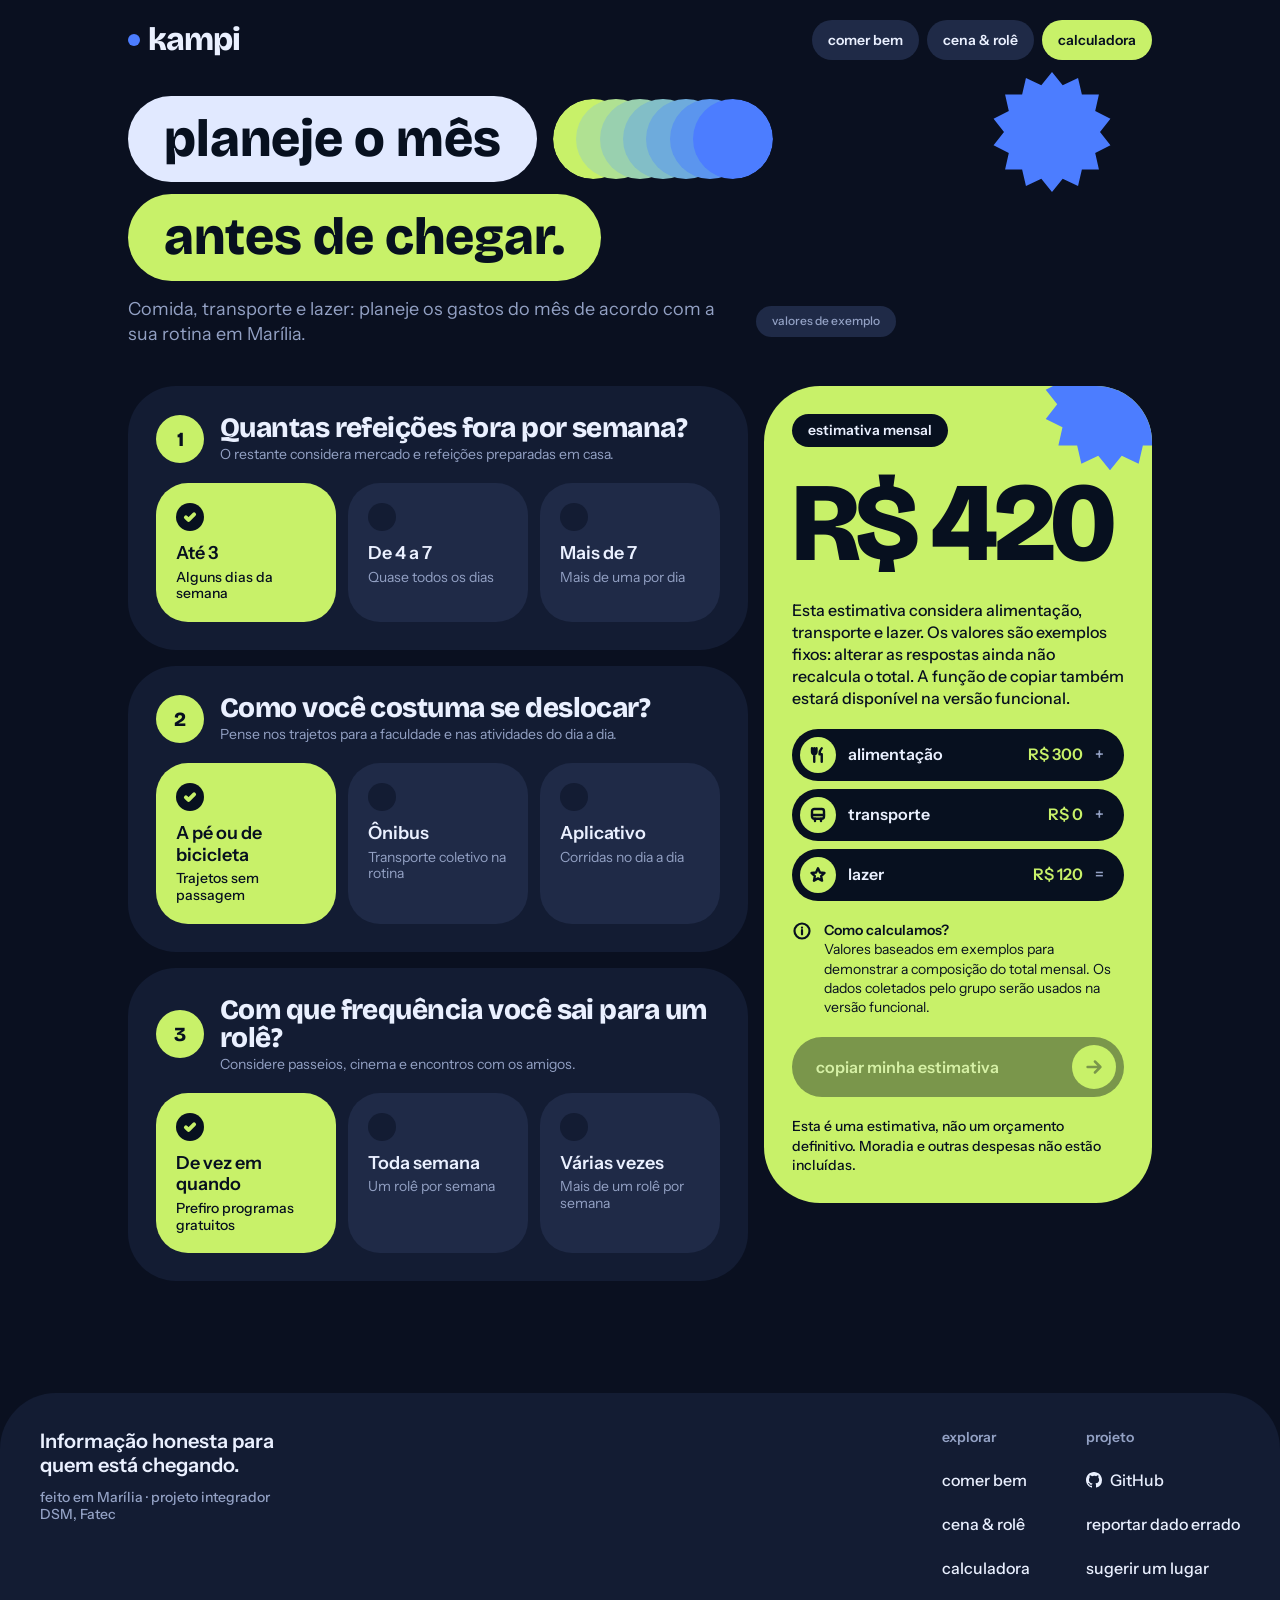
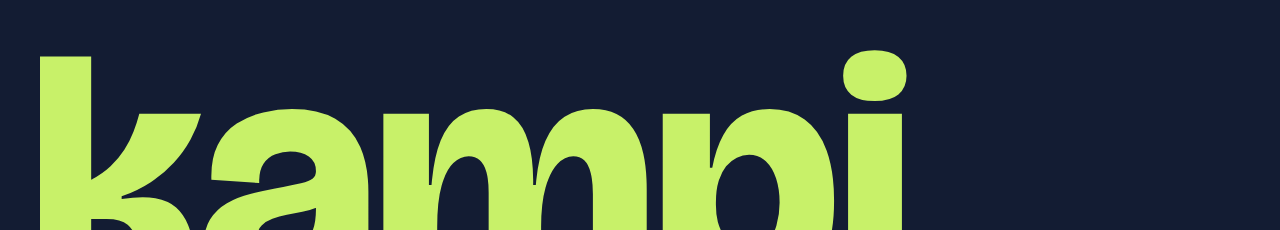
==== commit e5a32717: "fix(calculadora): remove skip link sem estilo e alinha links com a home O link 'Pular para o conteúd" ====
--- a/calculadora/index.html
+++ b/calculadora/index.html
@@ -13,13 +13,11 @@
 </head>
 
 <body>
-    <a href="#conteudo" class="pill pill--md">Pular para o conteúdo</a>
-
     <!-- ================================================================
          HEADER
          ================================================================ -->
     <header class="header">
-        <a href="../index.html" class="brand" aria-label="kampi — página inicial">
+        <a href="../" class="brand" aria-label="kampi — página inicial">
             <span class="brand__dot" aria-hidden="true"></span>
             <span class="brand__name">kampi</span>
         </a>
@@ -300,8 +298,8 @@
                                     GitHub
                                 </a>
                             </li>
-                            <li><a href="../index.html#" class="footer__link">reportar dado errado</a></li>
-                            <li><a href="../index.html#" class="footer__link">sugerir um lugar</a></li>
+                            <li><a href="#" class="footer__link">reportar dado errado</a></li>
+                            <li><a href="#" class="footer__link">sugerir um lugar</a></li>
                         </ul>
                     </div>
                 </nav>
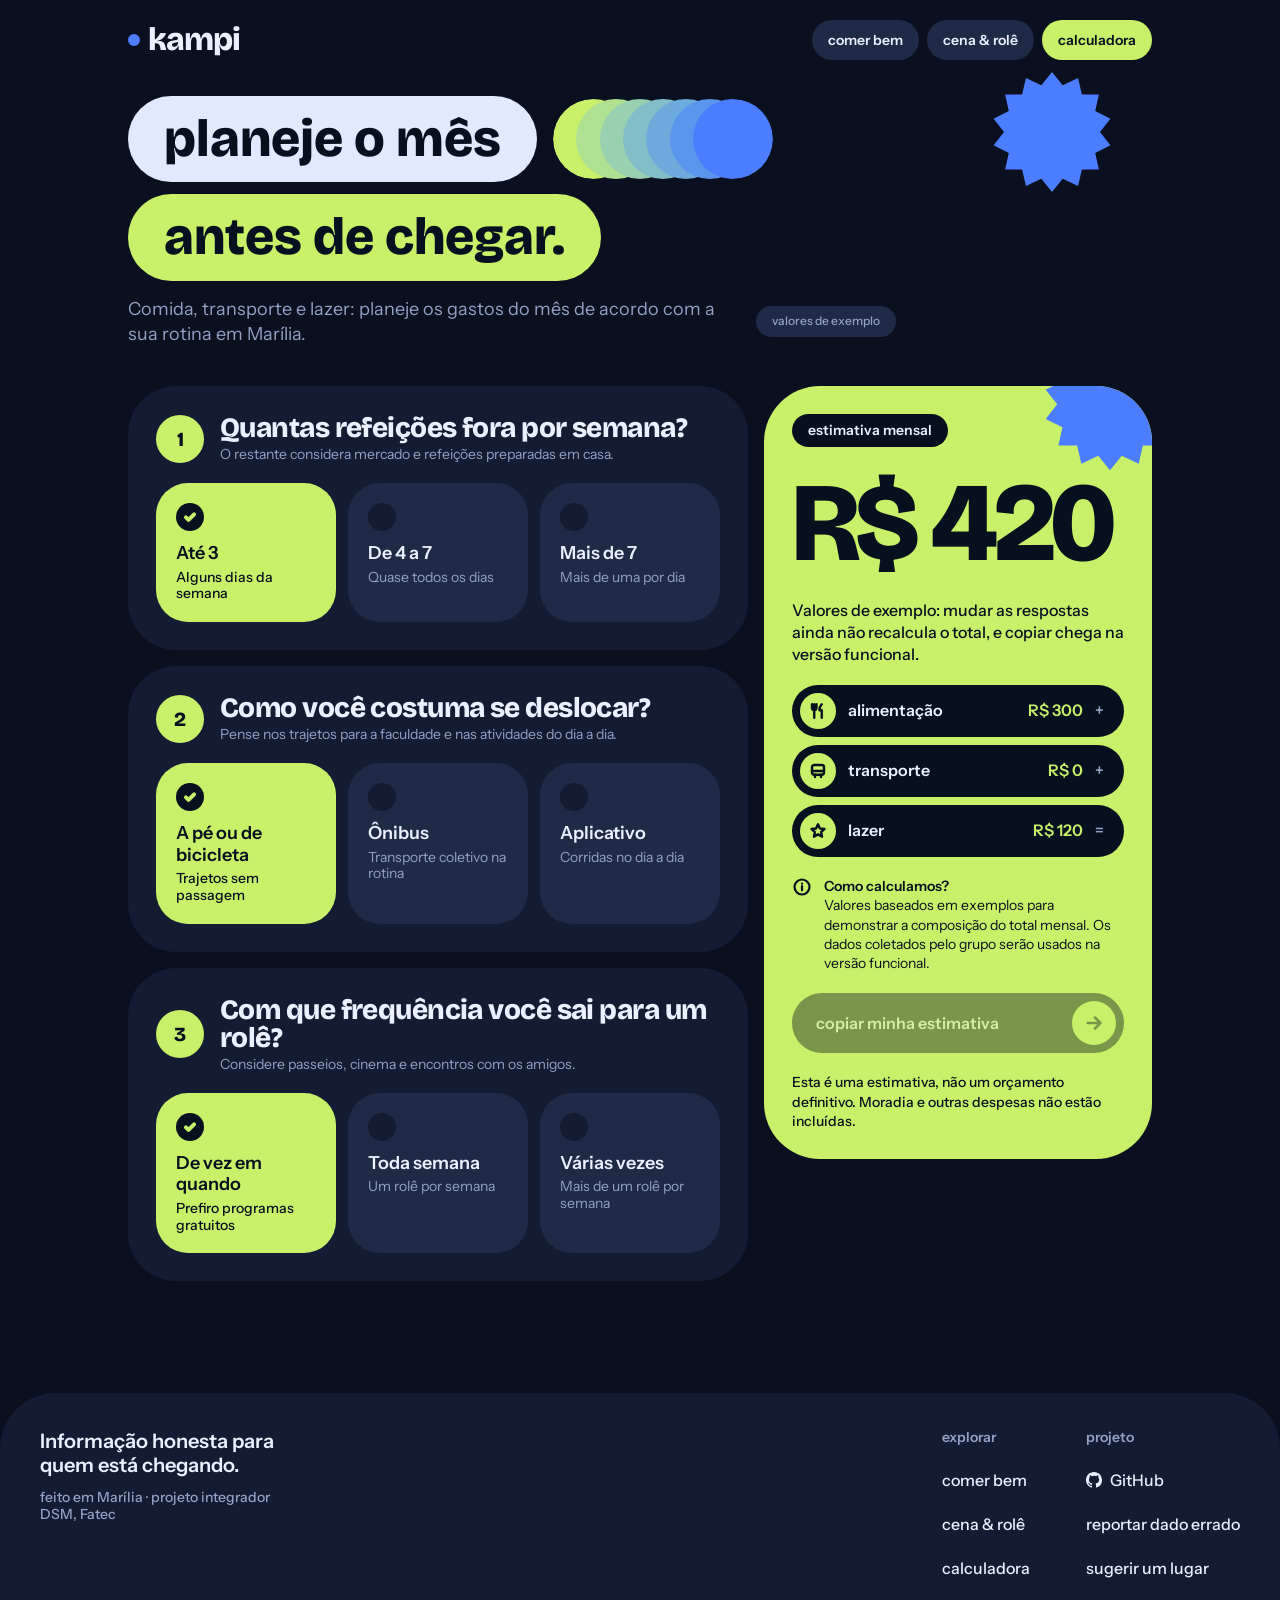
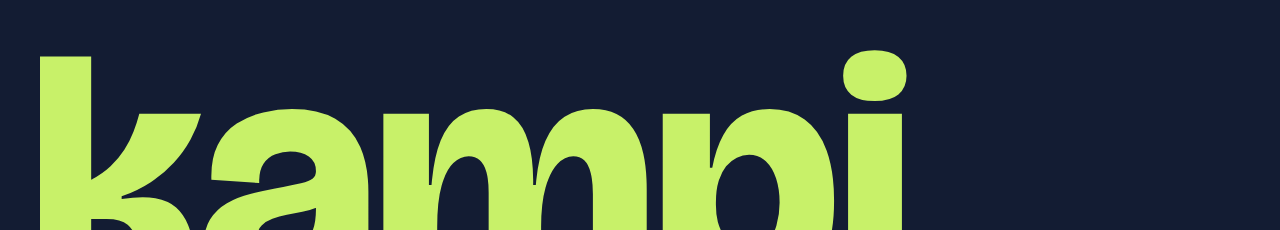
==== commit 877b9e54: "feat(calculadora): opções em linha e pergunta compacta no celular No celular cada opção era um card " ====
--- a/calculadora/index.html
+++ b/calculadora/index.html
@@ -13,6 +13,8 @@
 </head>
 
 <body>
+    <a href="#conteudo" class="pill pill--md pular">Pular para o conteúdo</a>
+
     <!-- ================================================================
          HEADER
          ================================================================ -->
@@ -214,7 +216,7 @@
             <aside class="estimate" aria-labelledby="titulo-estimativa">
                 <span class="pill pill--ink" id="titulo-estimativa">estimativa mensal</span>
                 <output class="estimate__total" aria-live="polite" aria-atomic="true" aria-labelledby="titulo-estimativa">R$ 420</output>
-                <p class="estimate__note" id="aviso-exemplo">Esta estimativa considera alimentação, transporte e lazer. Os valores são exemplos fixos: alterar as respostas ainda não recalcula o total. A função de copiar também estará disponível na versão funcional.</p>
+                <p class="estimate__note" id="aviso-exemplo">Valores de exemplo: mudar as respostas ainda não recalcula o total, e copiar chega na versão funcional.</p>
                 <ul class="breakdown">
                     <li class="breakdown__item">
                         <span class="breakdown__icon" aria-hidden="true">
--- a/global.css
+++ b/global.css
@@ -209,6 +209,8 @@
     /* strip do título 1 do hero */
     --strip-lg: 248px;
     /* strip do título 2 do hero */
+    --burst-xs: 104px;
+    /* foto do slide no celular, no canto */
     --burst-sm: 208px;
     --burst-md: 252px;
     --burst-lg: 324px;
@@ -288,6 +290,11 @@
 
 html {
     -webkit-text-size-adjust: 100%;
+    /* O header é sticky: sem isto, âncoras (#comer, #conteudo) e o foco do
+       Tab param embaixo dele (WCAG 2.4.11, docs/07). Altura do header =
+       padding (space-5 + space-3, ver .header) + controle mais alto
+       (control-sm, o botão de menu no mobile); space-4 é a folga. */
+    scroll-padding-top: calc(var(--space-5) + var(--space-3) + var(--control-sm) + var(--space-4));
 }
 
 body {
@@ -319,6 +326,12 @@
     outline-offset: 4px;
 }
 
+/* <main tabindex="-1"> recebe foco do link de pular só para mover o ponto de
+   partida do Tab; não é controle, então não ganha anel de foco. */
+[tabindex="-1"]:focus {
+    outline: none;
+}
+
 @media (prefers-reduced-motion: reduce) {
     :root {
         --duration-step: 0s;
--- a/components.css
+++ b/components.css
@@ -754,9 +754,25 @@
     white-space: nowrap;
 }
 
-/* Nav nas páginas internas: o link com aria-current="page" fica na cor da
-   seção; os outros ficam neutros. Na home (sem aria-current) nada muda. */
-.nav:has([aria-current="page"]) .nav__link:not([aria-current="page"]) {
+/* <a.pill.pill--md.pular> "pular para o conteúdo" (docs/07, seção 7.2).
+   Fora da tela até receber foco; aparece acima do header sticky (z 10) e do
+   menu mobile (z 20). */
+.pular {
+    position: absolute;
+    inset-inline-start: -9999px;
+    inset-block-start: var(--space-4);
+    z-index: 30;
+}
+
+.pular:focus {
+    inset-inline-start: var(--space-4);
+}
+
+/* Nav e menu mobile nas páginas internas: o link com aria-current="page"
+   fica na cor da seção; os outros ficam neutros. Na home (sem aria-current)
+   nada muda. */
+.nav:has([aria-current="page"]) .nav__link:not([aria-current="page"]),
+.menu:has([aria-current="page"]) .menu__link:not([aria-current="page"]) {
     --link-bg: var(--surface-raised);
     --pill-fg: var(--text);
     --state-tint: var(--text);
@@ -1065,9 +1081,11 @@
     padding: 0 var(--gutter) var(--section-gap);
 }
 
+/* Duas colunas fixas (Figma desktop e tablet): um card sozinho fica com
+   meia largura em vez de esticar; uma coluna no celular (seção 9) */
 .results__grid {
     display: grid;
-    grid-template-columns: repeat(auto-fit, minmax(min(300px, 100%), 1fr));
+    grid-template-columns: repeat(2, minmax(0, 1fr));
     gap: var(--space-4);
 }
 
@@ -1302,6 +1320,8 @@
 .feature__seal {
     --seal-fg: var(--accent);
     position: absolute;
+    /* vem antes do burst no DOM (ordem de leitura), então precisa subir */
+    z-index: 1;
     inset-inline-end: calc(var(--space-12) + (250px - var(--seal-size)) / 2);
     inset-block-start: calc(var(--space-9) + (250px - var(--seal-size)) / 2);
     padding: var(--space-3);
@@ -1373,6 +1393,10 @@
         border-radius: var(--radius-lg);
     }
 
+    .results__grid {
+        grid-template-columns: 1fr;
+    }
+
     .card,
     .feature {
         padding: var(--card-pad);
--- a/calculadora/index.css
+++ b/calculadora/index.css
@@ -338,4 +338,29 @@
     .estimate {
         max-width: none;
     }
-}
+
+    /* Número menor e título 20px: a pergunta cabe em 2 linhas, não 3 */
+    .question__number {
+        width: var(--space-9);
+        font-size: var(--text-lg);
+    }
+
+    .question__title {
+        font-size: var(--text-xl);
+    }
+
+    /* Opção em linha: bolinha à esquerda do texto (~64px em vez de ~120px) */
+    .option {
+        flex-direction: row;
+        align-items: center;
+        padding: var(--space-3) var(--space-4);
+    }
+
+    .option__radio {
+        flex: none;
+    }
+
+    .option__title {
+        font-size: var(--text-md);
+    }
+}
